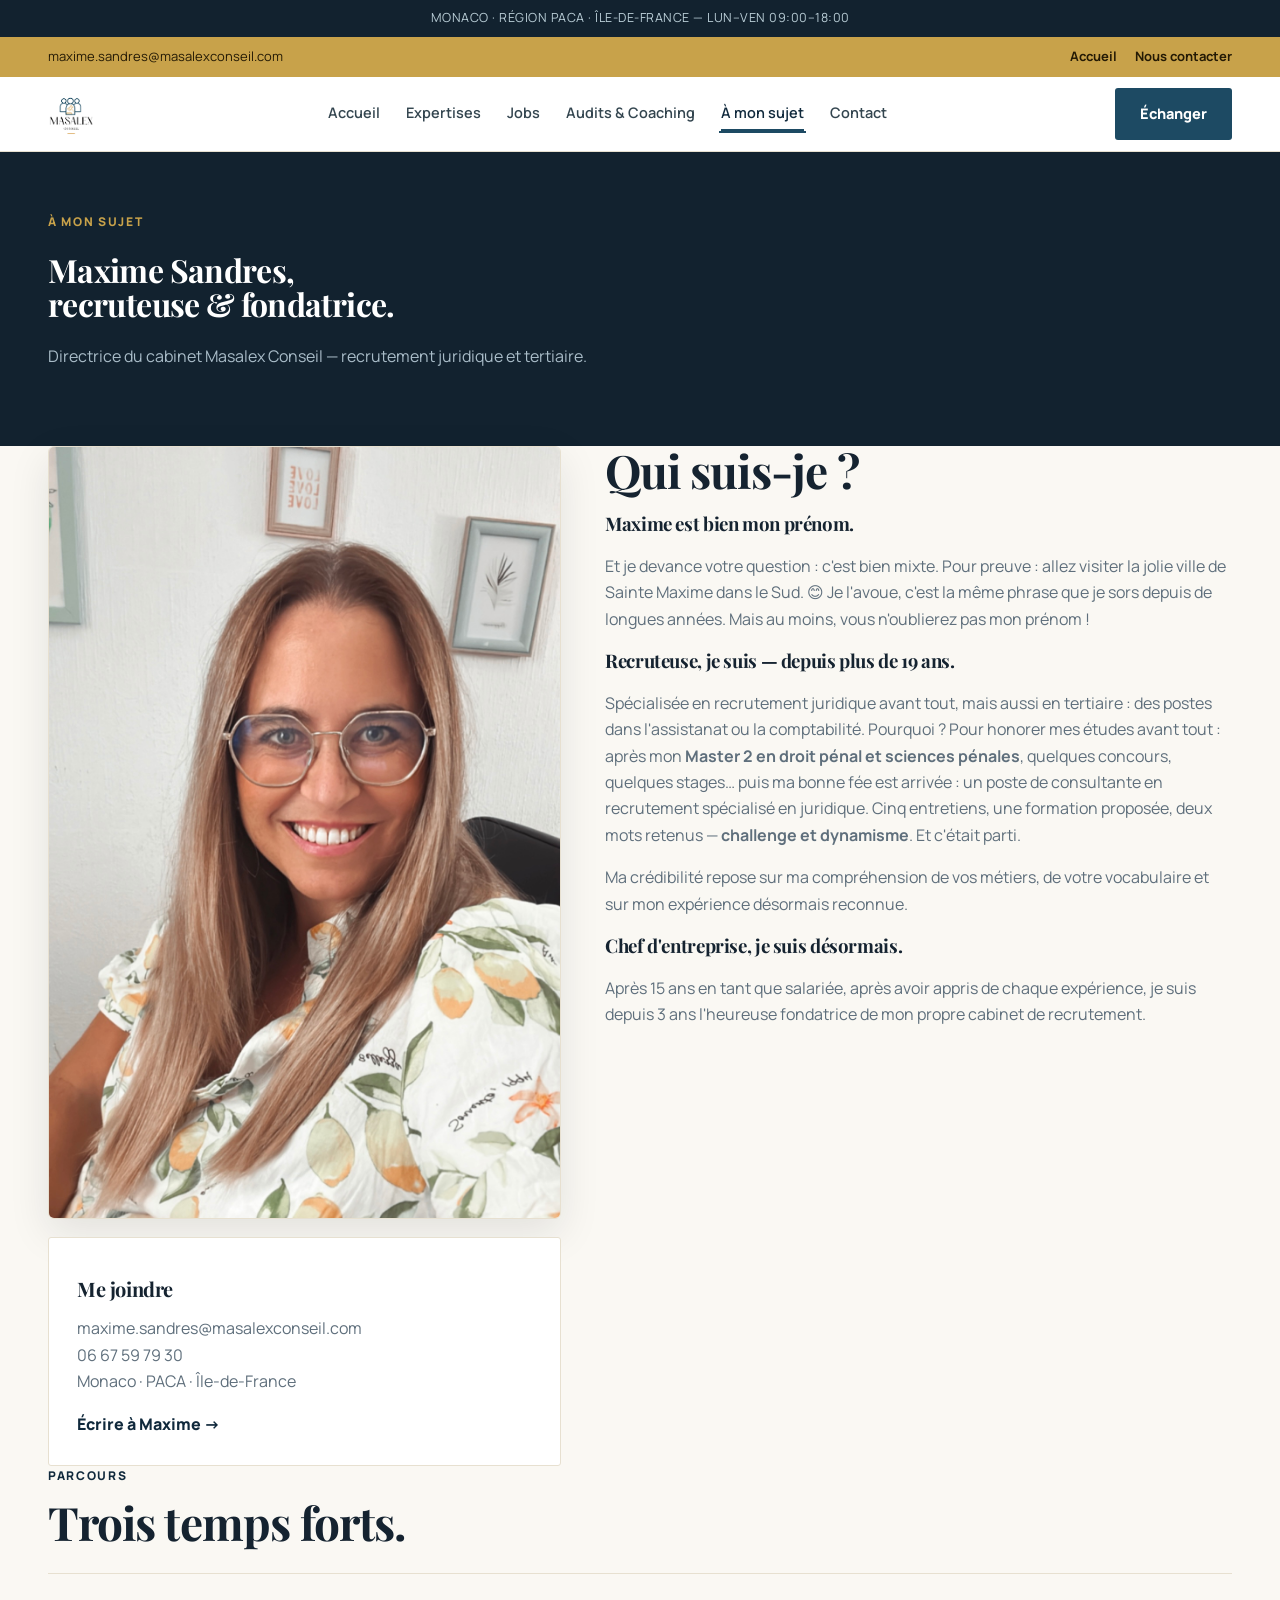
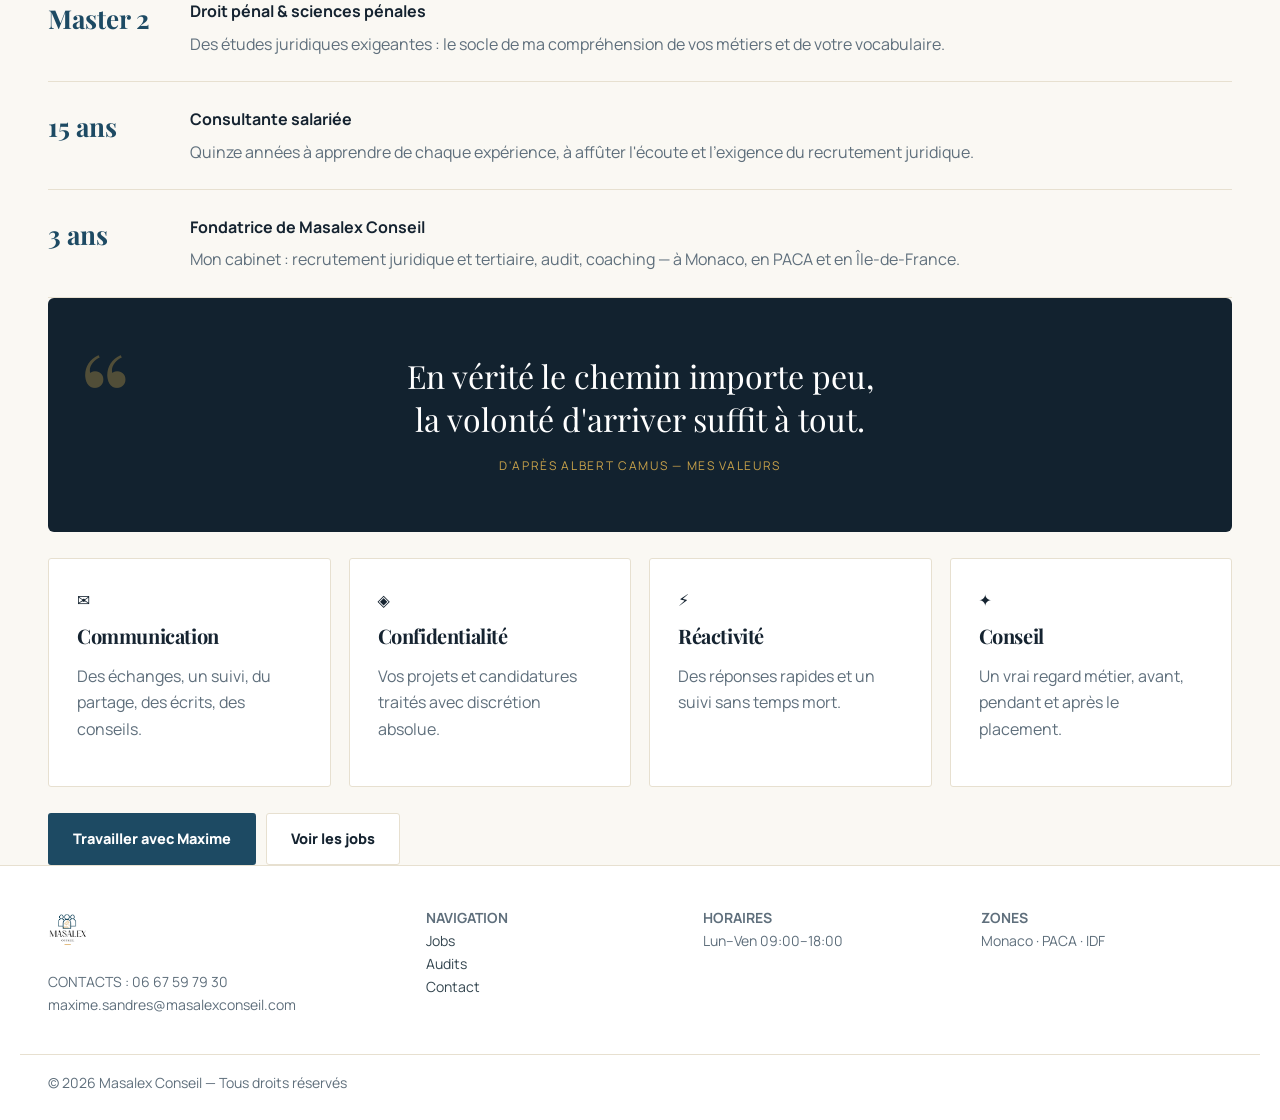
==== apropos.html @ d91d5a94 "checkpoint: site Masalex v7 (navy/dore, 6 pages, slider, QA 16/16) + commande clone-website" ====
<!doctype html><html lang="fr"><head><meta charset="utf-8"/><meta name="viewport" content="width=device-width, initial-scale=1"/>
<title>À mon sujet — Maxime Sandres | Masalex Conseil</title>
<meta name="description" content="Maxime Sandres, fondatrice de Masalex Conseil : 19 ans de recrutement juridique, Master 2 en droit pénal, basée à Nice, active à Monaco et en Île-de-France."/>
<link href="https://fonts.googleapis.com/css2?family=Playfair+Display:ital,wght@0,600;0,700;0,800;1,600;1,700&family=Manrope:wght@500;700;800&display=swap" rel="stylesheet"><link rel="stylesheet" href="styles.css"/>
<style>
.timeline{display:grid;gap:0;margin-top:26px}
.step{display:grid;grid-template-columns:120px 1fr;gap:22px;padding:24px 0;border-top:1px solid var(--line)}
.step:last-child{border-bottom:1px solid var(--line)}
.step b.y{font-family:var(--f);font-size:26px;color:var(--em)}
.quote{background:var(--navy);color:#fff;border-radius:6px;padding:56px 48px;text-align:center;position:relative;overflow:hidden}
.quote::before{content:"“";position:absolute;top:-10px;left:30px;font-family:var(--f);font-size:130px;color:var(--mint);opacity:.35}
.quote p{font-family:var(--f);font-size:clamp(22px,3vw,32px);line-height:1.35;max-width:26ch;margin:0 auto}
.quote small{display:block;margin-top:16px;color:var(--mint);letter-spacing:.14em;text-transform:uppercase;font-size:12px}
.portrait{border-radius:6px;overflow:hidden;border:1px solid var(--line);box-shadow:var(--sh)}
.portrait img{width:100%;display:block}
.vals{display:grid;grid-template-columns:repeat(4,1fr);gap:18px;margin-top:26px}
@media(max-width:980px){.vals{grid-template-columns:1fr 1fr}.step{grid-template-columns:1fr;gap:6px}}
</style></head>
<body>
<div id="progress"></div>
<div class="topbar">MONACO · RÉGION PACA · ÎLE-DE-FRANCE — LUN–VEN 09:00–18:00</div>
<div class="util"><div class="container"><span>maxime.sandres@masalexconseil.com</span><span><a href="index.html">Accueil</a><a href="contact.html">Nous contacter</a></span></div></div>
<header id="hd"><div class="container nav">
<a class="logo" href="index.html"><img src="images/logo.png" alt="Masalex Conseil" /></a>
<nav class="links"><a href="index.html">Accueil</a><a href="secteurs.html">Expertises</a><a href="offres.html">Jobs</a><a href="services.html">Audits & Coaching</a><a class="act" href="apropos.html">À mon sujet</a><a href="contact.html">Contact</a></nav>
<div style="display:flex;gap:10px;align-items:center"><a class="btn btn-p" href="contact.html">Échanger</a><button class="burger" id="bg">☰</button></div>
</div><div class="mob" id="mob"><a href="index.html">Accueil</a><a href="secteurs.html">Expertises</a><a href="offres.html">Jobs</a><a href="services.html">Audits & Coaching</a><a href="apropos.html">À mon sujet</a><a href="contact.html">Contact</a></div></header>

<div class="banner"><div class="container"><div class="kicker" style="color:var(--mint)">À mon sujet</div><h1>Maxime Sandres,<br/>recruteuse & fondatrice.</h1><p>Directrice du cabinet Masalex Conseil — recrutement juridique et tertiaire.</p></div></div>

<section><div class="container" style="display:grid;grid-template-columns:.9fr 1.1fr;gap:44px;align-items:start">
<div class="reveal on"><div class="portrait"><img src="images/maxime.jpg" alt="Maxime Sandres"/></div>
<div class="card" style="margin-top:18px"><h3>Me joindre</h3><p>maxime.sandres@masalexconseil.com<br/>06 67 59 79 30<br/>Monaco · PACA · Île-de-France</p><a href="contact.html">Écrire à Maxime →</a></div></div>
<div class="reveal on">
<h2 style="margin-top:0">Qui suis-je ?</h2>
<h3>Maxime est bien mon prénom.</h3>
<p style="color:var(--mut)">Et je devance votre question : c'est bien mixte. Pour preuve : allez visiter la jolie ville de Sainte Maxime dans le Sud. 😊 Je l'avoue, c'est la même phrase que je sors depuis de longues années. Mais au moins, vous n'oublierez pas mon prénom !</p>
<h3>Recruteuse, je suis — depuis plus de 19 ans.</h3>
<p style="color:var(--mut)">Spécialisée en recrutement juridique avant tout, mais aussi en tertiaire : des postes dans l'assistanat ou la comptabilité. Pourquoi ? Pour honorer mes études avant tout : après mon <b>Master 2 en droit pénal et sciences pénales</b>, quelques concours, quelques stages… puis ma bonne fée est arrivée : un poste de consultante en recrutement spécialisé en juridique. Cinq entretiens, une formation proposée, deux mots retenus — <b>challenge et dynamisme</b>. Et c'était parti.</p>
<p style="color:var(--mut)">Ma crédibilité repose sur ma compréhension de vos métiers, de votre vocabulaire et sur mon expérience désormais reconnue.</p>
<h3>Chef d'entreprise, je suis désormais.</h3>
<p style="color:var(--mut)">Après 15 ans en tant que salariée, après avoir appris de chaque expérience, je suis depuis 3 ans l'heureuse fondatrice de mon propre cabinet de recrutement.</p>
</div>
</div></section>

<section style="padding-top:0"><div class="container">
<div class="kicker reveal">Parcours</div><h2 class="reveal">Trois temps forts.</h2>
<div class="timeline reveal">
<div class="step"><b class="y">Master 2</b><div><b>Droit pénal & sciences pénales</b><p style="color:var(--mut);margin:6px 0 0">Des études juridiques exigeantes : le socle de ma compréhension de vos métiers et de votre vocabulaire.</p></div></div>
<div class="step"><b class="y">15 ans</b><div><b>Consultante salariée</b><p style="color:var(--mut);margin:6px 0 0">Quinze années à apprendre de chaque expérience, à affûter l'écoute et l'exigence du recrutement juridique.</p></div></div>
<div class="step"><b class="y">3 ans</b><div><b>Fondatrice de Masalex Conseil</b><p style="color:var(--mut);margin:6px 0 0">Mon cabinet : recrutement juridique et tertiaire, audit, coaching — à Monaco, en PACA et en Île-de-France.</p></div></div>
</div>
</div></section>

<section style="padding-top:0"><div class="container">
<div class="quote reveal"><p>En vérité le chemin importe peu, la volonté d'arriver suffit à tout.</p><small>D'après Albert Camus — mes valeurs</small></div>
<div class="vals">
<div class="card reveal"><div class="ic">✉</div><h3>Communication</h3><p>Des échanges, un suivi, du partage, des écrits, des conseils.</p></div>
<div class="card reveal"><div class="ic">◈</div><h3>Confidentialité</h3><p>Vos projets et candidatures traités avec discrétion absolue.</p></div>
<div class="card reveal"><div class="ic">⚡</div><h3>Réactivité</h3><p>Des réponses rapides et un suivi sans temps mort.</p></div>
<div class="card reveal"><div class="ic">✦</div><h3>Conseil</h3><p>Un vrai regard métier, avant, pendant et après le placement.</p></div>
</div>
<div style="margin-top:26px;display:flex;gap:10px;flex-wrap:wrap"><a class="btn btn-p" href="contact.html">Travailler avec Maxime</a><a class="btn btn-g" href="offres.html">Voir les jobs</a></div>
</div></section>

<footer><div class="container fgrid">
<div><a class="logo" href="index.html"><img src="images/logo.png" alt="Masalex Conseil" style="height:44px"/></a><p>CONTACTS : 06 67 59 79 30<br/>maxime.sandres@masalexconseil.com</p></div>
<div><b>NAVIGATION</b><br/><a href="offres.html">Jobs</a><br/><a href="services.html">Audits</a><br/><a href="contact.html">Contact</a></div>
<div><b>HORAIRES</b><br/>Lun–Ven 09:00–18:00</div>
<div><b>ZONES</b><br/>Monaco · PACA · IDF</div>
</div><div class="container" style="margin-top:24px;border-top:1px solid var(--line);padding-top:16px">© 2026 Masalex Conseil — Tous droits réservés</div></footer>
<button id="top" aria-label="Haut de page">↑</button>
<script src="site.js"></script>
</body></html>
---- styles.css ----
/* maxime.talents v5 — soft premium, rectangular. Original content only. Photos: temp Unsplash stand-ins, replace with Maxime. */
:root{--bg:#faf8f3;--card:#fff;--ink:#152330;--mut:#5f6f7c;--line:#e7e0d0;--em:#1d4a63;--emd:#10293c;--mint:#c8a24a;--mintbg:#f4ecd9;--navy:#12222f;--r:3px;--sh:0 14px 40px rgba(18,30,40,.10);--f:"Playfair Display",Georgia,"Times New Roman",serif;--fm:"Manrope",Inter,system-ui,sans-serif}
*{box-sizing:border-box}html{scroll-behavior:smooth}section{scroll-margin-top:90px}:focus-visible{outline:3px solid var(--em);outline-offset:2px}
body{margin:0;font-family:var(--fm);color:var(--ink);background:var(--bg);line-height:1.65;-webkit-font-smoothing:antialiased}
h1,h2,h3{font-family:var(--f);line-height:1.08;letter-spacing:-.02em}
.container{max-width:1240px;margin:0 auto;padding:0 28px}
/* progressive reveal: visible by default, hidden only when JS runs */
html.js .reveal{opacity:0;transform:translateY(24px);transition:.7s cubic-bezier(.2,.7,.2,1)}
html.js .reveal.on{opacity:1;transform:none}
.topbar{background:var(--navy);color:#b9cdd6;font-size:12.5px;padding:8px 0;text-align:center;letter-spacing:.04em}
.util{background:#c8a24a;color:#241a05;font-size:13px}
.util .container{display:flex;justify-content:space-between;align-items:center;height:40px}
.util a{color:#241a05;text-decoration:none;font-weight:700;margin-left:18px}
header{position:sticky;top:0;z-index:50;background:rgba(255,255,255,.95);backdrop-filter:blur(12px);border-bottom:1px solid var(--line)}
header.scrolled{box-shadow:0 10px 28px rgba(0,0,0,.08)}
.nav{display:flex;align-items:center;justify-content:space-between;height:74px;gap:18px}
.logo{font-family:var(--f);font-weight:800;font-size:26px;letter-spacing:-.02em;text-decoration:none;color:var(--ink);display:inline-flex;align-items:center;gap:10px}
.logo img{height:52px;width:auto;display:block}
.logo i{font-style:normal;color:var(--em)}
.links{display:flex;gap:22px;font-size:14.5px;font-weight:600}
.links a{text-decoration:none;color:#33454f;padding:6px 2px;border-bottom:2px solid transparent}
.links a:hover,.links a.act{color:var(--emd);border-color:var(--em)}
.btn{display:inline-flex;align-items:center;justify-content:center;padding:13px 24px;border-radius:var(--r);font-weight:800;text-decoration:none;border:1px solid transparent;cursor:pointer;font-size:14.5px;transition:.18s}
.btn-p{background:var(--em);color:#fff}.btn-p:hover{background:var(--emd)}
.btn-d{background:var(--navy);color:#fff}.btn-g{background:#fff;border-color:var(--line);color:var(--ink)}.btn-g:hover{border-color:var(--ink)}
.burger{display:none;background:#fff;border:1px solid var(--line);border-radius:var(--r);padding:9px 12px;font-size:18px;cursor:pointer}
.mob{display:none;border-top:1px solid var(--line);background:#fff;padding:6px 28px 16px}.mob.open{display:block}.mob a{display:block;padding:12px 0;font-weight:700;text-decoration:none;color:var(--ink);border-bottom:1px solid var(--line)}
/* hero full-bleed photo */
.hero{position:relative;color:#fff;background:var(--navy);overflow:hidden}
.hero-bg{position:absolute;inset:0;background:url('https://images.unsplash.com/photo-1522071820081-009f0129c71c?auto=format&fit=crop&w=2000&q=70') center/cover no-repeat;filter:saturate(.85)}
.hero-veil{position:absolute;inset:0;background:linear-gradient(180deg,rgba(10,18,24,.55),rgba(10,18,24,.62))}
.hero-in{position:relative;padding:110px 0 100px;text-align:center}
.hero-in h1{font-size:clamp(48px,7.5vw,104px);color:#fff;margin:0;font-weight:800}
.hero-in h1 span{color:var(--mint)}
.search{max-width:640px;margin:30px auto 0;background:#fff;border-radius:var(--r);padding:8px;display:flex;gap:8px}
.search input{flex:1;border:0;padding:14px 16px;font:inherit;outline:none;min-width:0;color:var(--ink)}
.photo-note{position:relative;text-align:center;font-size:12px;color:rgba(255,255,255,.75);padding-bottom:14px}
/* intro */
.intro{background:#fff;border-bottom:1px solid var(--line)}
.intro-grid{display:grid;grid-template-columns:.9fr 1.1fr;gap:44px;padding:64px 0}
.intro-grid .btn{margin-top:6px}
.kicker{color:var(--emd);font-weight:800;text-transform:uppercase;letter-spacing:.14em;font-size:12px}
h2{font-size:clamp(30px,3.6vw,46px);margin:12px 0}
.sous{color:var(--mut);font-size:17px}
/* sectors */
.sectors{background:#fff}
.sec-grid{display:grid;grid-template-columns:.9fr 1.1fr;gap:44px;padding:64px 0;align-items:start}
.sec-list{list-style:none;margin:22px 0 0;padding:0}
.sec-list li{padding:11px 0;border-bottom:1px solid var(--line);font-weight:600;color:#33454f}
.sec-list li:first-child{color:var(--emd);font-weight:800}
.sec-img{border-radius:var(--r);overflow:hidden;border:1px solid var(--line)}
.sec-img img{width:100%;height:100%;object-fit:cover;display:block;filter:grayscale(35%) contrast(1.02);aspect-ratio:4/3}
/* roles mint band */
.band{background:var(--mintbg);border-top:1px solid #9fd3b8;border-bottom:1px solid #9fd3b8}
.band-in{padding:60px 0}
.band-head{display:flex;justify-content:space-between;align-items:center;gap:16px}
.roles{display:grid;grid-template-columns:repeat(3,1fr);gap:18px;margin-top:26px}
.role{background:#eef7f1;border:1px solid #8fc7a8;border-radius:var(--r);padding:26px;display:flex;flex-direction:column;gap:10px;transition:.18s}
.role:hover{background:#fff;box-shadow:var(--sh);transform:translateY(-3px)}
.role small{color:var(--emd);font-weight:800;text-transform:uppercase;letter-spacing:.08em;font-size:12px}
.role h3{margin:0;font-size:20px}.role p{color:#45605a;font-size:14.5px;margin:0}
.role .meta{margin-top:auto;display:flex;justify-content:space-between;align-items:center;color:#45605a;font-size:13px;font-weight:700}
/* services split */
.svc{background:#fff}.svc-grid{display:grid;grid-template-columns:1fr 1fr 1fr;gap:40px;padding:64px 0;align-items:center}
.svc-list{list-style:none;margin:20px 0 0;padding:0}.svc-list li{padding:10px 0;border-bottom:1px solid var(--line);color:#33454f}.svc-list li b{color:var(--emd)}
.feat{background:var(--mintbg);border:1px solid #9fd3b8;border-radius:var(--r);padding:30px}
.feat h3{margin:0 0 8px;font-size:24px}.feat p{color:#2f4a41}
.svc-img{border-radius:var(--r);overflow:hidden;border:1px solid var(--line)}.svc-img img{width:100%;display:block;aspect-ratio:3/3.4;object-fit:cover}
/* stats */
.stats{background:#fff;border-top:1px solid var(--line)}.stat-grid{display:grid;grid-template-columns:repeat(4,1fr);gap:26px;padding:56px 0}
.stat{position:relative;padding-left:22px}.stat::before{content:"+";position:absolute;left:-4px;top:-14px;font-size:30px;color:var(--em);font-weight:300}
.stat:first-child::before{content:""}.stat b{font-size:19px;display:block}.stat p{color:var(--mut);font-size:14.5px;margin:8px 0 0}.stat .n{font-family:var(--f);font-size:20px;font-weight:800}
/* testimonials */
.testi{background:#fff;border-top:1px solid var(--line)}.t-grid{display:grid;grid-template-columns:.8fr 1.1fr 1.1fr;gap:36px;padding:60px 0;align-items:start}
.t-card{border-top:2px solid var(--em);padding-top:18px;font-size:15.5px}
.t-card small{color:var(--mut)}
/* faq dark */
.faqband{background:var(--navy);color:#dbe7e2}.faq-in{padding:64px 0;display:grid;grid-template-columns:.9fr 1.1fr;gap:40px}
.faqband details{background:transparent;border:1px solid #2b3d4b;border-radius:var(--r);padding:18px 20px;margin-bottom:10px;color:#dbe7e2}
.faqband summary{cursor:pointer;font-weight:700}
/* contact mint */
.contactband{background:var(--mintbg);border-top:1px solid #9fd3b8}
.c-grid{display:grid;grid-template-columns:repeat(3,1fr);gap:0;padding:60px 0}
.c-cell{padding:0 34px;border-left:1px solid #8fc7a8}.c-cell:first-child{border:0;padding-left:0}
.c-cell h3{font-size:23px;margin:0 0 8px}.c-cell p{color:#2f4a41;font-size:15px}
/* contact page card */
.contact{background:#fff;border:1px solid var(--line);border-radius:6px;box-shadow:var(--sh);padding:44px;display:grid;grid-template-columns:1fr 1fr;gap:36px}
input,textarea,select{width:100%;padding:13px 15px;border-radius:var(--r);border:1px solid var(--line);font:inherit;margin-top:8px;background:#fff}input:focus,textarea:focus{border-color:var(--em);outline:none}
.grid3{display:grid;grid-template-columns:repeat(3,1fr);gap:18px}
.card{background:#fff;border:1px solid var(--line);border-radius:var(--r);padding:28px;transition:.18s}
.card:hover{box-shadow:var(--sh);transform:translateY(-3px)}
.card h3{margin:12px 0 6px;font-size:20px}.card p{color:var(--mut)}
.tag{font-size:12px;font-weight:800;color:var(--emd);text-transform:uppercase;letter-spacing:.08em}
.pills{display:flex;gap:10px;flex-wrap:wrap;margin-top:24px}.pill{border:1px solid var(--line);background:#fff;padding:10px 16px;border-radius:999px;font-weight:700;font-size:13.5px;cursor:pointer}.pill.act{background:var(--navy);color:#fff;border-color:var(--navy)}
.scard{margin-top:18px;background:#fff;border:1px solid var(--line);border-radius:6px;padding:34px;display:grid;grid-template-columns:1.15fr .85fr;gap:28px;align-items:center;box-shadow:var(--sh)}
.svis{background:var(--mintbg);border:1px solid #9fd3b8;min-height:230px;display:flex;align-items:center;justify-content:center;color:var(--emd);font-weight:800;border-radius:var(--r)}
.tview{overflow:hidden;max-width:880px}.ttrack{display:flex;gap:0;transition:transform .5s cubic-bezier(.2,.7,.2,1)}.card-t{min-width:100%;background:#fff;border:1px solid var(--line);border-top:3px solid var(--em);border-radius:var(--r);padding:44px 48px}
.card-t p{font-family:var(--f);font-style:italic;font-size:clamp(20px,2.4vw,27px);line-height:1.45;margin:0}
.tnav{display:flex;gap:10px;margin-top:18px;align-items:center}.tbtn{width:48px;height:48px;border:1px solid var(--line);background:#fff;font-size:20px;cursor:pointer;border-radius:var(--r)}.tbtn:hover{background:var(--navy);color:#fff}
.banner{background:var(--navy);color:#fff;padding:60px 0}.banner p{color:#a9bcc8;max-width:70ch}
footer{background:#fff;border-top:1px solid var(--line);padding:40px 0 26px;color:var(--mut);font-size:14px}
.fgrid{display:grid;grid-template-columns:1.4fr 1fr 1fr 1fr;gap:26px}footer a{color:#33454f;text-decoration:none}footer a:hover{color:var(--emd)}
@keyframes up{from{opacity:0;transform:translateY(28px)}to{opacity:1;transform:none}}
.fadeup{animation:up .8s cubic-bezier(.2,.7,.2,1) both}
.marquee{overflow:hidden;background:#fff;border-bottom:1px solid var(--line);padding:11px 0}
.mtrack{display:flex;white-space:nowrap;animation:slide 26s linear infinite;font-weight:800;color:#7d938a;font-size:13px;letter-spacing:.06em;text-transform:uppercase}
.mtrack span{margin:0 26px}@keyframes slide{to{transform:translateX(-50%)}}
@media(max-width:980px){.util{font-size:12px}.util .container{height:auto;min-height:40px;flex-wrap:wrap;row-gap:2px;padding-top:6px;padding-bottom:6px}.intro-grid,.sec-grid,.svc-grid,.faq-in,.contact{grid-template-columns:1fr}.roles,.grid3,.c-grid,.stat-grid{grid-template-columns:1fr}.c-cell{border:0;padding:18px 0;border-top:1px solid #8fc7a8}.c-cell:first-child{border:0}.links{display:none}.burger{display:block}.card-t{min-width:100%}.hero-in{padding:80px 0 70px}.fgrid{grid-template-columns:1fr 1fr}}
/* ---- Hover & micro-interactions (v6) ---- */
@media (hover:hover){
.links a{position:relative;transition:color .2s}
.links a::after{content:"";position:absolute;left:2px;right:2px;bottom:0;height:2px;background:var(--em);transform:scaleX(0);transform-origin:left;transition:transform .25s}
.links a:hover::after,.links a.act::after{transform:scaleX(1)}
.btn-p:hover{transform:translateY(-2px);box-shadow:0 10px 22px rgba(14,164,122,.35)}
.btn-d:hover{transform:translateY(-2px);box-shadow:0 10px 22px rgba(19,30,39,.35)}
.btn-g:hover{transform:translateY(-2px);border-color:var(--ink)}
.card{transition:transform .2s,box-shadow .2s,border-color .2s}
.card:hover{border-color:var(--em)}
.card a{display:inline-block;transition:gap .2s,color .15s;color:var(--emd);font-weight:800;text-decoration:none}
.card a:hover{color:var(--em)}
.role:hover h3{color:var(--emd)}
.role a{color:var(--emd);font-weight:800;text-decoration:none;display:inline-block}
.role a:hover{color:var(--em)}
.sec-img img,.svc-img img{transition:transform .6s cubic-bezier(.2,.7,.2,1),filter .4s}
.sec-img:hover img,.svc-img:hover img{transform:scale(1.045);filter:grayscale(0)}
.sec-list li{transition:padding-left .2s,color .2s;cursor:default}
.sec-list li:hover{padding-left:10px;color:var(--emd)}
.svc-list li{transition:padding-left .2s}
.svc-list li:hover{padding-left:8px}
.pill{transition:.18s}.pill:hover{border-color:var(--ink);transform:translateY(-1px)}
.tbtn{transition:.18s}.tbtn:hover{transform:translateY(-2px)}
.search{transition:box-shadow .2s}.search:focus-within{box-shadow:0 0 0 3px var(--mint)}
.mtrack:hover{animation-play-state:paused}
details summary{transition:color .15s}details summary:hover{color:var(--em)}
footer a{transition:color .15s,padding-left .15s}footer a:hover{padding-left:4px}
.feat{transition:transform .2s,box-shadow .2s}.feat:hover{transform:translateY(-3px);box-shadow:var(--sh)}
.t-card{transition:transform .2s,box-shadow .2s}.t-card:hover{transform:translateY(-3px);box-shadow:var(--sh)}
.stat{transition:transform .2s}.stat:hover{transform:translateY(-3px)}
}
#top{position:fixed;right:22px;bottom:22px;width:52px;height:52px;border-radius:var(--r);background:var(--navy);color:#fff;border:1px solid var(--navy);font-size:20px;cursor:pointer;opacity:0;pointer-events:none;transition:.25s;z-index:60}
#top.show{opacity:1;pointer-events:auto}
#top:hover{background:var(--em);border-color:var(--em)}
@media (prefers-reduced-motion:reduce){*{animation:none!important;transition:none!important;scroll-behavior:auto!important}}
/* ---- v7 premium motion & editorial ---- */
#progress{position:fixed;top:0;left:0;height:3px;width:0;background:linear-gradient(90deg,var(--em),var(--mint));z-index:80}
.hero-bg{animation:kenburns 24s ease-in-out infinite alternate}
@keyframes kenburns{from{transform:scale(1)}to{transform:scale(1.08)}}
.hero-in>*{animation:up .9s cubic-bezier(.2,.7,.2,1) both}
.hero-in>*:nth-child(2){animation-delay:.12s}.hero-in>*:nth-child(3){animation-delay:.24s}
.scrollcue{position:relative;margin:34px auto 0;width:26px;height:44px;border:2px solid rgba(255,255,255,.7);border-radius:14px}
.scrollcue::after{content:"";position:absolute;left:50%;top:8px;width:4px;height:9px;margin-left:-2px;border-radius:3px;background:var(--mint);animation:cue 1.8s ease-in-out infinite}
@keyframes cue{0%{transform:translateY(0);opacity:1}70%{transform:translateY(14px);opacity:0}100%{opacity:0}}
.hero h1 em,.hero h1 span{font-style:italic}
details[open]>*:not(summary){animation:fadeSlide .35s ease both}
@keyframes fadeSlide{from{opacity:0;transform:translateY(-6px)}to{opacity:1;transform:none}}
.dots{display:flex;gap:8px;margin-top:16px}
.dot2{width:34px;height:4px;background:var(--line);border:0;cursor:pointer;padding:0}
.dot2.act{background:var(--em)}
.form-ok{background:#eef7ef;border:1px solid var(--em);border-radius:var(--r);padding:26px;text-align:center;animation:fadeSlide .4s ease both}
.form-ok b{font-family:var(--f);font-size:22px}
.secnum{display:flex;align-items:center;gap:14px}
.secnum::after{content:"";flex:1;height:1px;background:var(--line)}
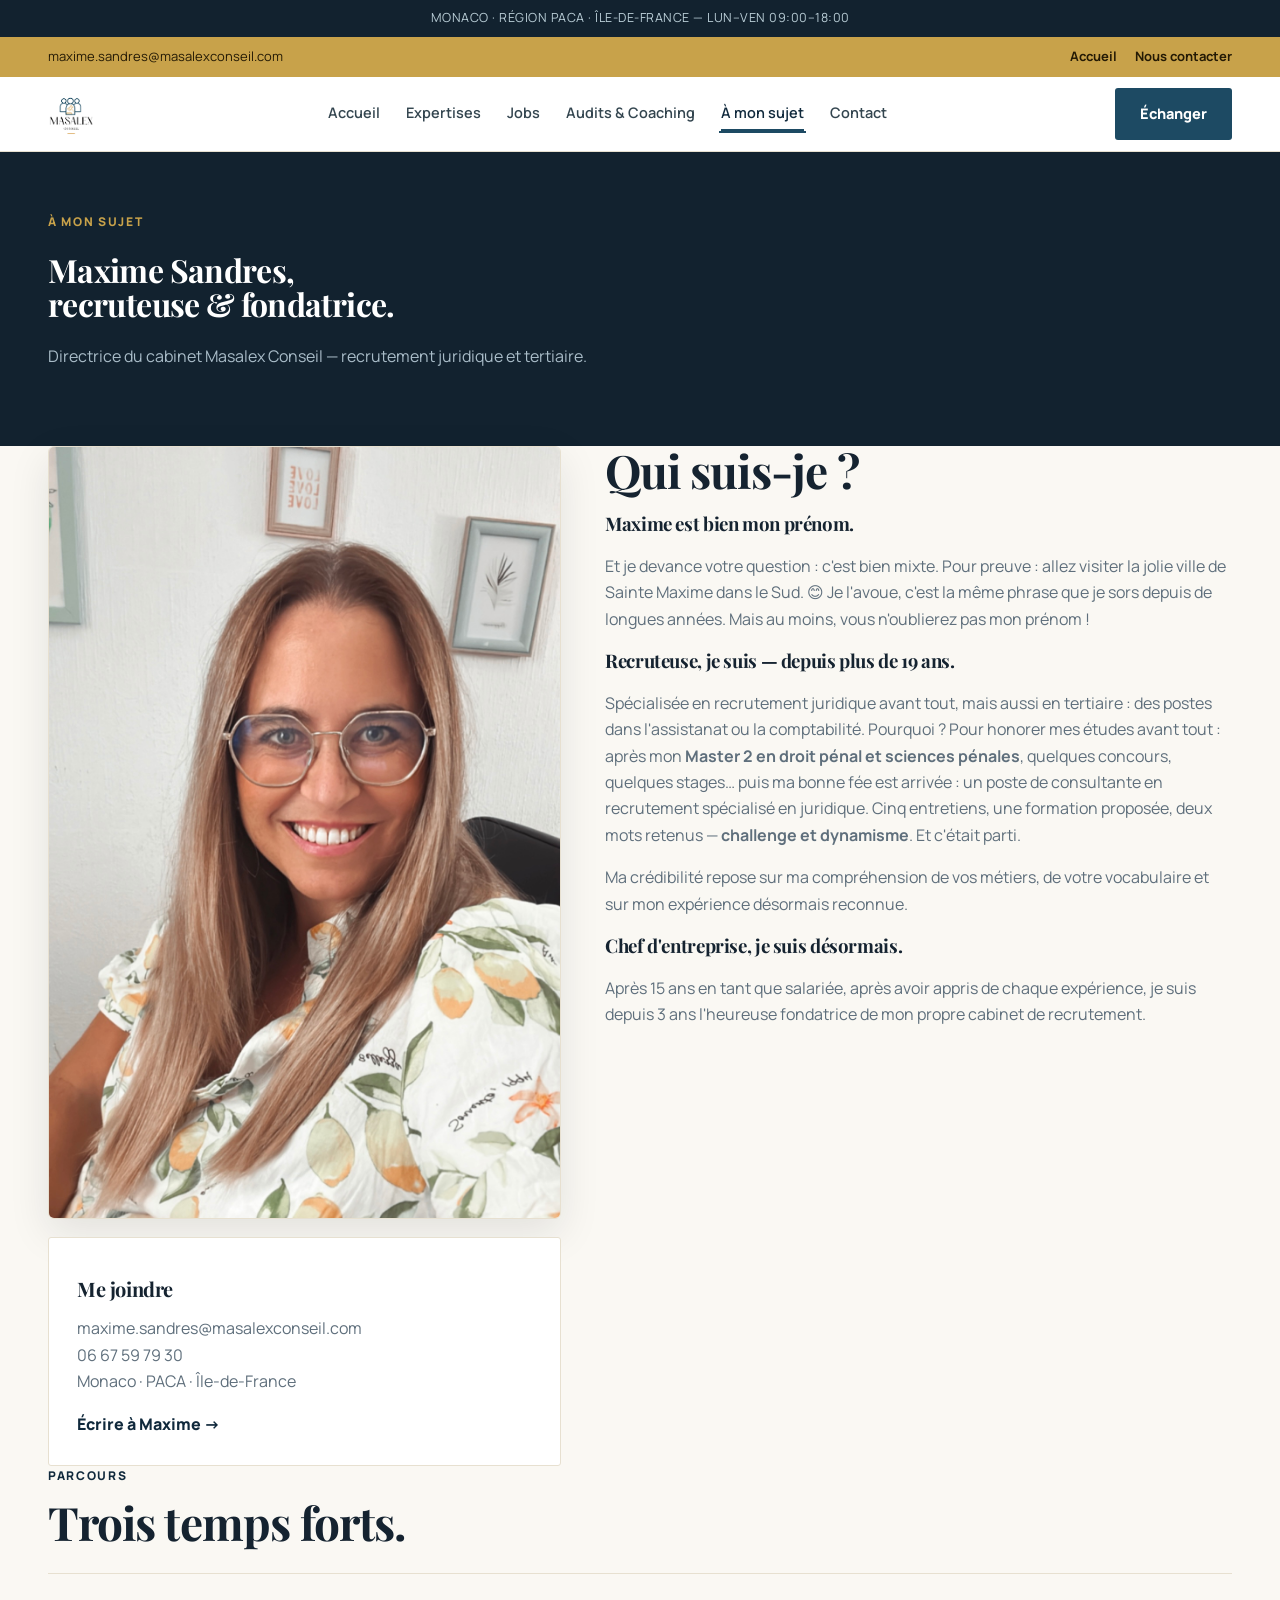
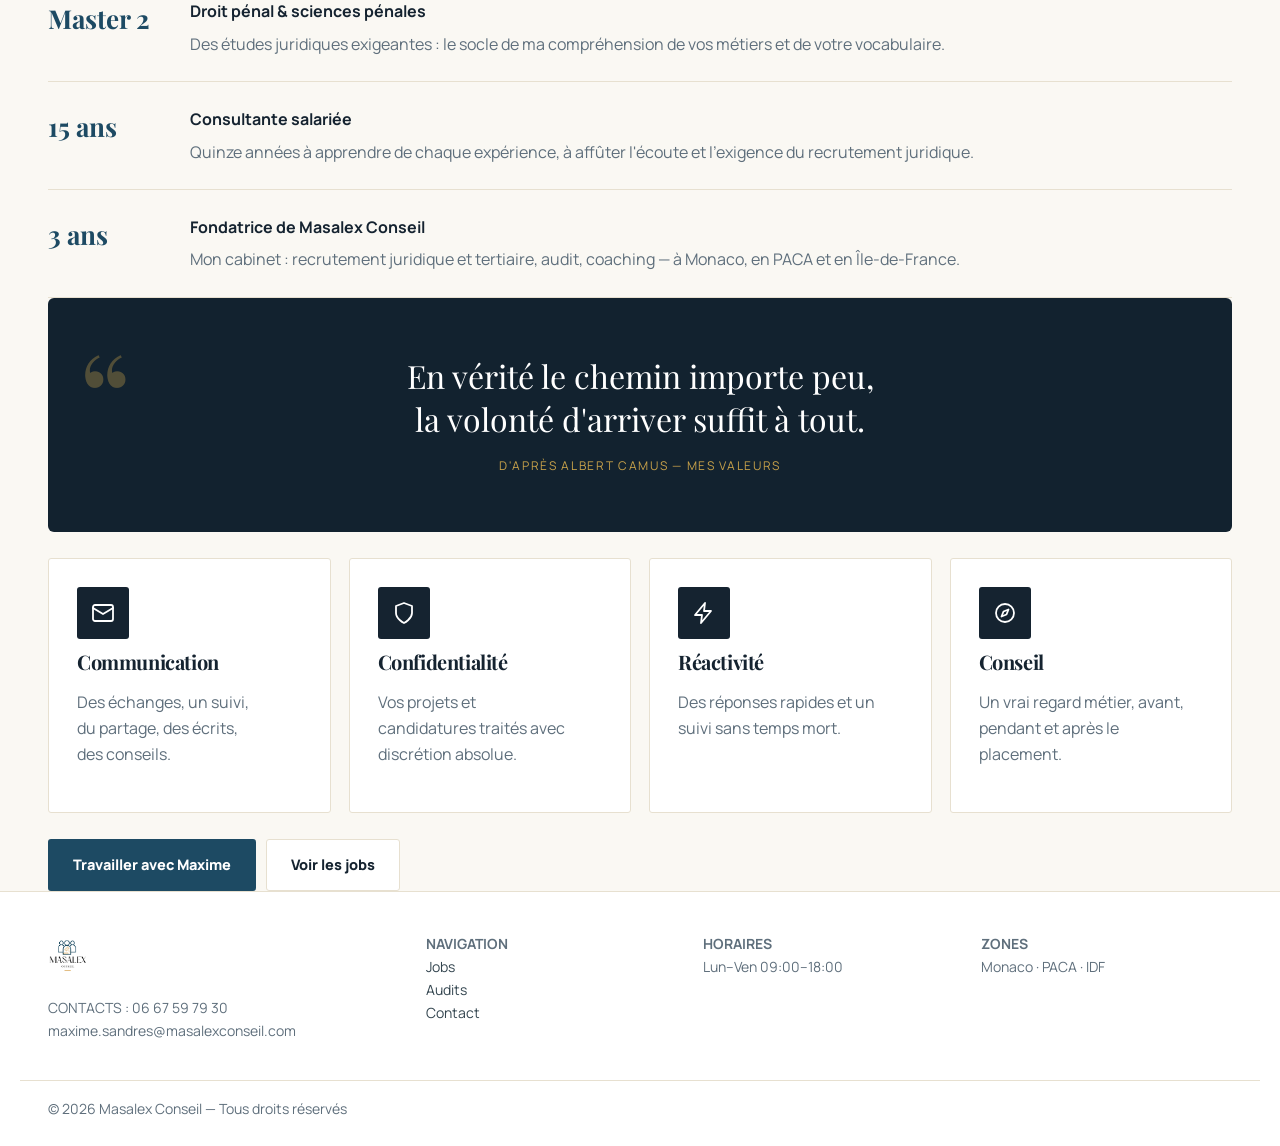
==== commit 028ab9da: "skill web-design-engineer: icones SVG fines, etats :active, text-wrap, mention exemples" ====
--- a/apropos.html
+++ b/apropos.html
@@ -55,10 +55,10 @@
 <section style="padding-top:0"><div class="container">
 <div class="quote reveal"><p>En vérité le chemin importe peu, la volonté d'arriver suffit à tout.</p><small>D'après Albert Camus — mes valeurs</small></div>
 <div class="vals">
-<div class="card reveal"><div class="ic">✉</div><h3>Communication</h3><p>Des échanges, un suivi, du partage, des écrits, des conseils.</p></div>
-<div class="card reveal"><div class="ic">◈</div><h3>Confidentialité</h3><p>Vos projets et candidatures traités avec discrétion absolue.</p></div>
-<div class="card reveal"><div class="ic">⚡</div><h3>Réactivité</h3><p>Des réponses rapides et un suivi sans temps mort.</p></div>
-<div class="card reveal"><div class="ic">✦</div><h3>Conseil</h3><p>Un vrai regard métier, avant, pendant et après le placement.</p></div>
+<div class="card reveal"><div class="ic"><svg viewBox="0 0 24 24" fill="none" stroke="currentColor" stroke-width="1.8" stroke-linecap="round" stroke-linejoin="round"><rect x="2" y="4" width="20" height="16" rx="2"/><path d="M22 7l-10 6L2 7"/></svg></div><h3>Communication</h3><p>Des échanges, un suivi, du partage, des écrits, des conseils.</p></div>
+<div class="card reveal"><div class="ic"><svg viewBox="0 0 24 24" fill="none" stroke="currentColor" stroke-width="1.8" stroke-linecap="round" stroke-linejoin="round"><path d="M12 22s8-4 8-10V5l-8-3-8 3v7c0 6 8 10 8 10z"/></svg></div><h3>Confidentialité</h3><p>Vos projets et candidatures traités avec discrétion absolue.</p></div>
+<div class="card reveal"><div class="ic"><svg viewBox="0 0 24 24" fill="none" stroke="currentColor" stroke-width="1.8" stroke-linecap="round" stroke-linejoin="round"><path d="M13 2L3 14h7l-1 8 10-12h-7l1-8z"/></svg></div><h3>Réactivité</h3><p>Des réponses rapides et un suivi sans temps mort.</p></div>
+<div class="card reveal"><div class="ic"><svg viewBox="0 0 24 24" fill="none" stroke="currentColor" stroke-width="1.8" stroke-linecap="round" stroke-linejoin="round"><circle cx="12" cy="12" r="9"/><path d="M15.5 8.5l-2 5-5 2 2-5z"/></svg></div><h3>Conseil</h3><p>Un vrai regard métier, avant, pendant et après le placement.</p></div>
 </div>
 <div style="margin-top:26px;display:flex;gap:10px;flex-wrap:wrap"><a class="btn btn-p" href="contact.html">Travailler avec Maxime</a><a class="btn btn-g" href="offres.html">Voir les jobs</a></div>
 </div></section>
--- a/styles.css
+++ b/styles.css
@@ -8,7 +8,7 @@
 html.js .reveal{opacity:0;transform:translateY(24px);transition:.7s cubic-bezier(.2,.7,.2,1)}
 html.js .reveal.on{opacity:1;transform:none}
 .topbar{background:var(--navy);color:#b9cdd6;font-size:12.5px;padding:8px 0;text-align:center;letter-spacing:.04em}
-.util{background:#c8a24a;color:#241a05;font-size:13px}
+.util{background:var(--mint);color:#241a05;font-size:13px}
 .util .container{display:flex;justify-content:space-between;align-items:center;height:40px}
 .util a{color:#241a05;text-decoration:none;font-weight:700;margin-left:18px}
 header{position:sticky;top:0;z-index:50;background:rgba(255,255,255,.95);backdrop-filter:blur(12px);border-bottom:1px solid var(--line)}
@@ -159,4 +159,11 @@
 .form-ok{background:#eef7ef;border:1px solid var(--em);border-radius:var(--r);padding:26px;text-align:center;animation:fadeSlide .4s ease both}
 .form-ok b{font-family:var(--f);font-size:22px}
 .secnum{display:flex;align-items:center;gap:14px}
-.secnum::after{content:"";flex:1;height:1px;background:var(--line)}+.secnum::after{content:"";flex:1;height:1px;background:var(--line)}
+.ic{display:flex;align-items:center;justify-content:center;width:52px;height:52px;background:var(--ink);color:#fff;border-radius:var(--r)}
+.ic svg{width:24px;height:24px;display:block}
+h1,h2{text-wrap:balance}
+p,.role p,.card p{text-wrap:pretty}
+.btn:active{transform:translateY(1px) scale(.99)}
+.tbtn:active{transform:scale(.94)}
+.pill:active{transform:scale(.96)}
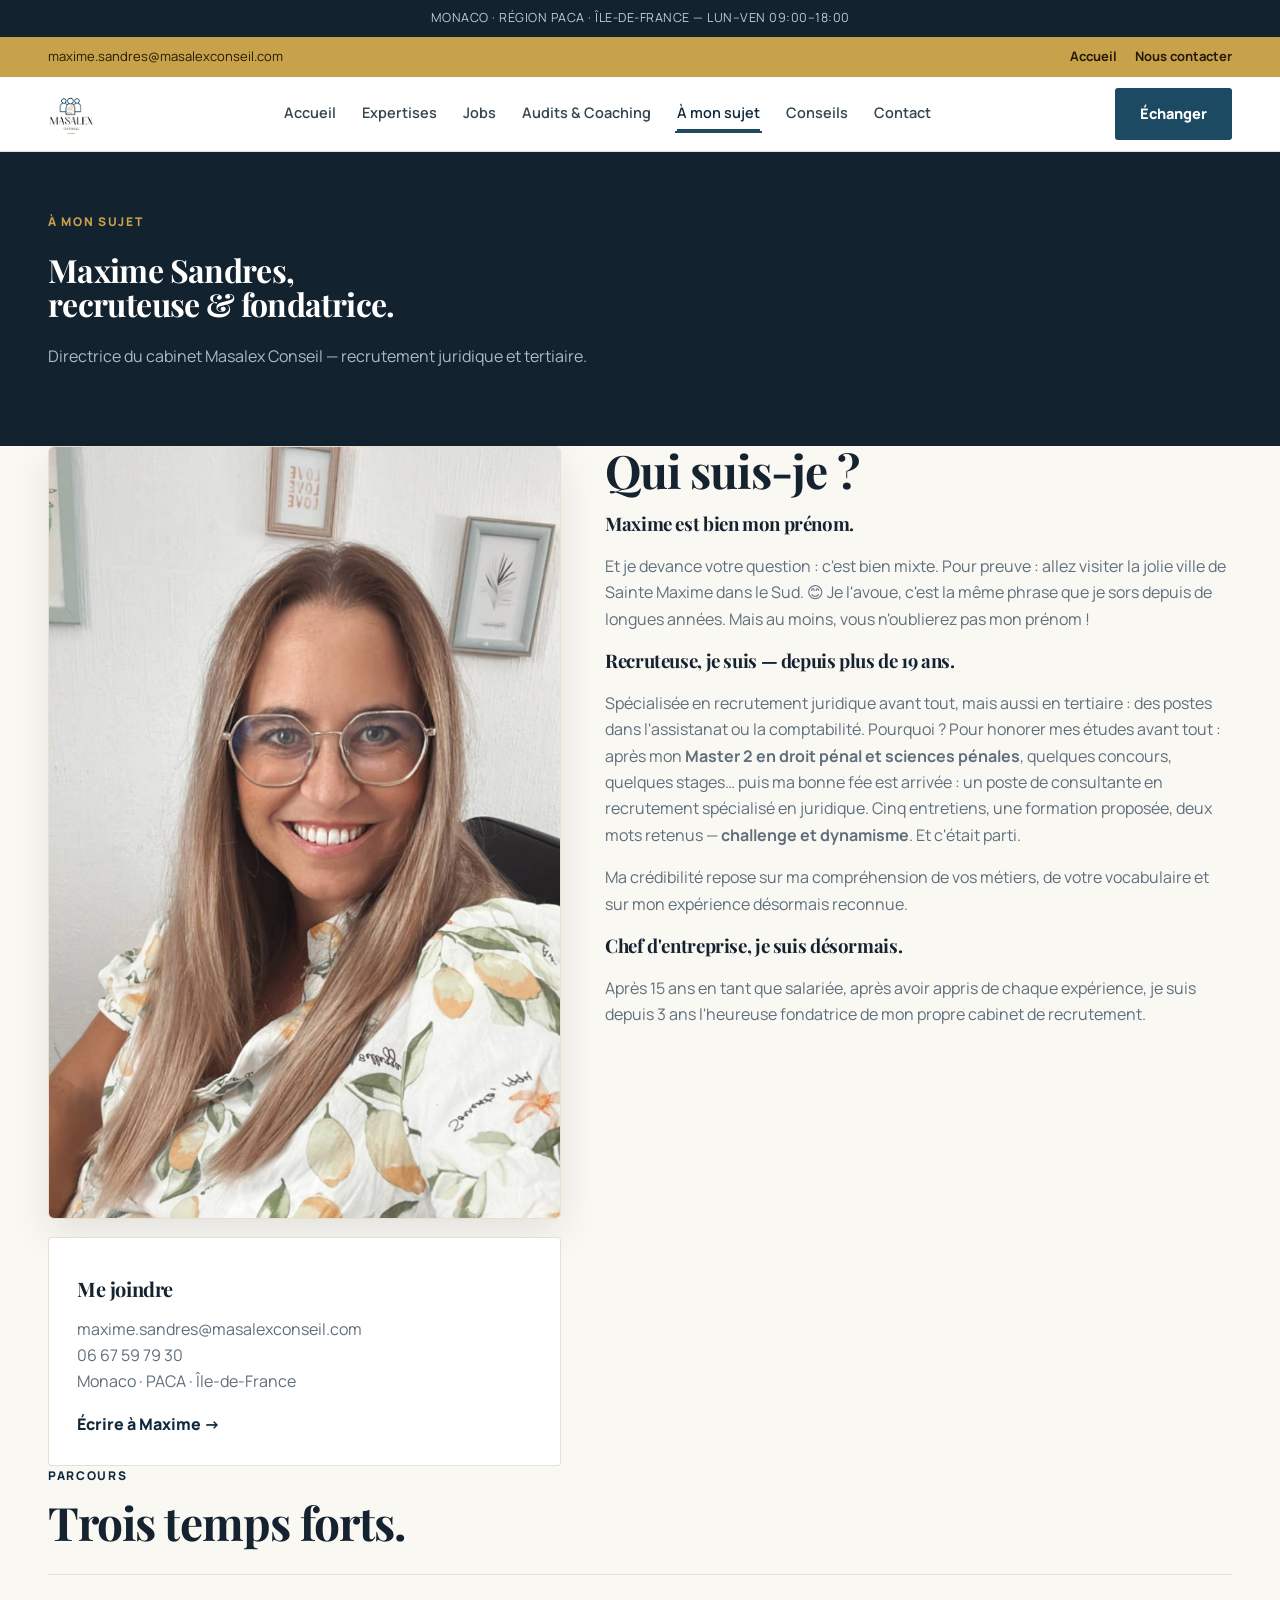
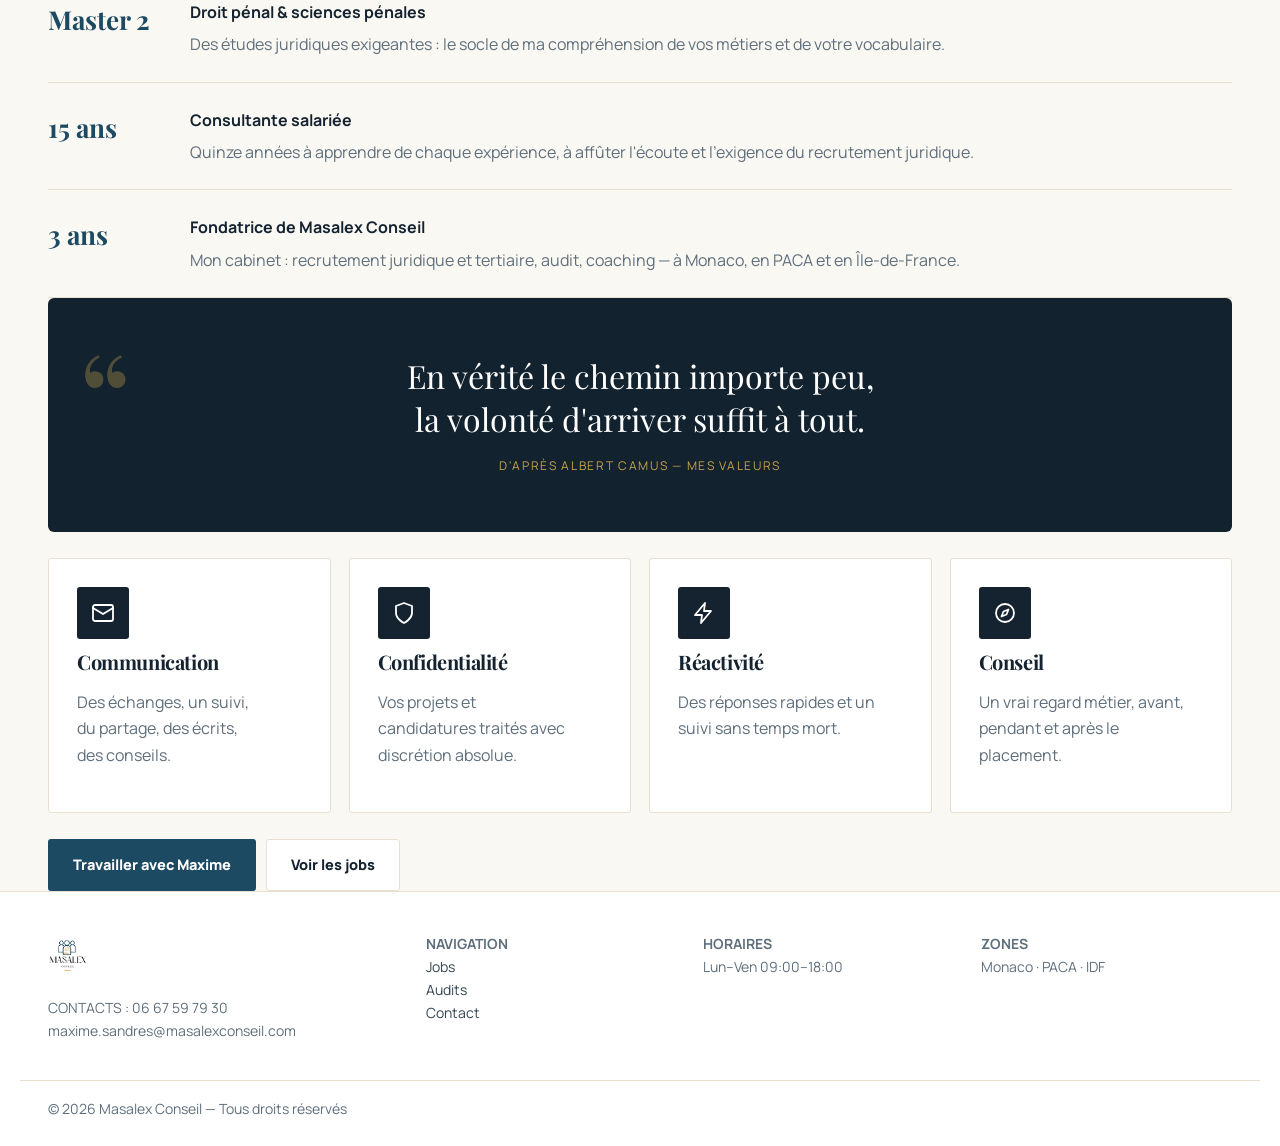
==== commit 9f793cce: "contenu: page Conseils (4 articles), 404, sitemap, images optimisees, nav complete" ====
--- a/apropos.html
+++ b/apropos.html
@@ -1,7 +1,7 @@
 <!doctype html><html lang="fr"><head><meta charset="utf-8"/><meta name="viewport" content="width=device-width, initial-scale=1"/>
 <title>À mon sujet — Maxime Sandres | Masalex Conseil</title>
 <meta name="description" content="Maxime Sandres, fondatrice de Masalex Conseil : 19 ans de recrutement juridique, Master 2 en droit pénal, basée à Nice, active à Monaco et en Île-de-France."/>
-<link href="https://fonts.googleapis.com/css2?family=Playfair+Display:ital,wght@0,600;0,700;0,800;1,600;1,700&family=Manrope:wght@500;700;800&display=swap" rel="stylesheet"><link rel="stylesheet" href="styles.css"/>
+<link href="https://fonts.googleapis.com/css2?family=Playfair+Display:ital,wght@0,600;0,700;0,800;1,600;1,700&family=Manrope:wght@500;700;800&display=swap" rel="stylesheet"><link rel="stylesheet" href="styles.css"/><link rel="icon" type="image/png" href="images/logo.png"/><meta name="theme-color" content="#12222f"/>
 <style>
 .timeline{display:grid;gap:0;margin-top:26px}
 .step{display:grid;grid-template-columns:120px 1fr;gap:22px;padding:24px 0;border-top:1px solid var(--line)}
@@ -22,13 +22,13 @@
 <div class="util"><div class="container"><span>maxime.sandres@masalexconseil.com</span><span><a href="index.html">Accueil</a><a href="contact.html">Nous contacter</a></span></div></div>
 <header id="hd"><div class="container nav">
 <a class="logo" href="index.html"><img src="images/logo.png" alt="Masalex Conseil" /></a>
-<nav class="links"><a href="index.html">Accueil</a><a href="secteurs.html">Expertises</a><a href="offres.html">Jobs</a><a href="services.html">Audits & Coaching</a><a class="act" href="apropos.html">À mon sujet</a><a href="contact.html">Contact</a></nav>
-<div style="display:flex;gap:10px;align-items:center"><a class="btn btn-p" href="contact.html">Échanger</a><button class="burger" id="bg">☰</button></div>
-</div><div class="mob" id="mob"><a href="index.html">Accueil</a><a href="secteurs.html">Expertises</a><a href="offres.html">Jobs</a><a href="services.html">Audits & Coaching</a><a href="apropos.html">À mon sujet</a><a href="contact.html">Contact</a></div></header>
+<nav class="links"><a href="index.html">Accueil</a><a href="secteurs.html">Expertises</a><a href="offres.html">Jobs</a><a href="services.html">Audits & Coaching</a><a class="act" href="apropos.html">À mon sujet</a><a href="conseils.html">Conseils</a><a href="contact.html">Contact</a></nav>
+<div style="display:flex;gap:10px;align-items:center"><a class="btn btn-p" href="contact.html">Échanger</a><button class="burger" id="bg" aria-label="Menu">☰</button></div>
+</div><div class="mob" id="mob"><a href="index.html">Accueil</a><a href="secteurs.html">Expertises</a><a href="offres.html">Jobs</a><a href="services.html">Audits & Coaching</a><a href="apropos.html">À mon sujet</a><a href="conseils.html">Conseils</a><a href="contact.html">Contact</a></div></header>
 
 <div class="banner"><div class="container"><div class="kicker" style="color:var(--mint)">À mon sujet</div><h1>Maxime Sandres,<br/>recruteuse & fondatrice.</h1><p>Directrice du cabinet Masalex Conseil — recrutement juridique et tertiaire.</p></div></div>
 
-<section><div class="container" style="display:grid;grid-template-columns:.9fr 1.1fr;gap:44px;align-items:start">
+<section><div class="container about-grid">
 <div class="reveal on"><div class="portrait"><img src="images/maxime.jpg" alt="Maxime Sandres"/></div>
 <div class="card" style="margin-top:18px"><h3>Me joindre</h3><p>maxime.sandres@masalexconseil.com<br/>06 67 59 79 30<br/>Monaco · PACA · Île-de-France</p><a href="contact.html">Écrire à Maxime →</a></div></div>
 <div class="reveal on">
--- a/styles.css
+++ b/styles.css
@@ -141,6 +141,8 @@
 #top.show{opacity:1;pointer-events:auto}
 #top:hover{background:var(--em);border-color:var(--em)}
 @media (prefers-reduced-motion:reduce){*{animation:none!important;transition:none!important;scroll-behavior:auto!important}}
+/* fix curseur : aucun déplacement au survol — ombres/couleurs seules, l'élément ne glisse plus sous la souris */
+.btn-p:hover,.btn-d:hover,.btn-g:hover,.card:hover,.role:hover,.pill:hover,.tbtn:hover,.feat:hover,.t-card:hover,.stat:hover,.c-cell .btn:hover{transform:none!important}
 /* ---- v7 premium motion & editorial ---- */
 #progress{position:fixed;top:0;left:0;height:3px;width:0;background:linear-gradient(90deg,var(--em),var(--mint));z-index:80}
 .hero-bg{animation:kenburns 24s ease-in-out infinite alternate}
@@ -162,6 +164,8 @@
 .secnum::after{content:"";flex:1;height:1px;background:var(--line)}
 .ic{display:flex;align-items:center;justify-content:center;width:52px;height:52px;background:var(--ink);color:#fff;border-radius:var(--r)}
 .ic svg{width:24px;height:24px;display:block}
+.about-grid{display:grid;grid-template-columns:.9fr 1.1fr;gap:44px;align-items:start}
+@media(max-width:980px){.about-grid{grid-template-columns:1fr}}
 h1,h2{text-wrap:balance}
 p,.role p,.card p{text-wrap:pretty}
 .btn:active{transform:translateY(1px) scale(.99)}
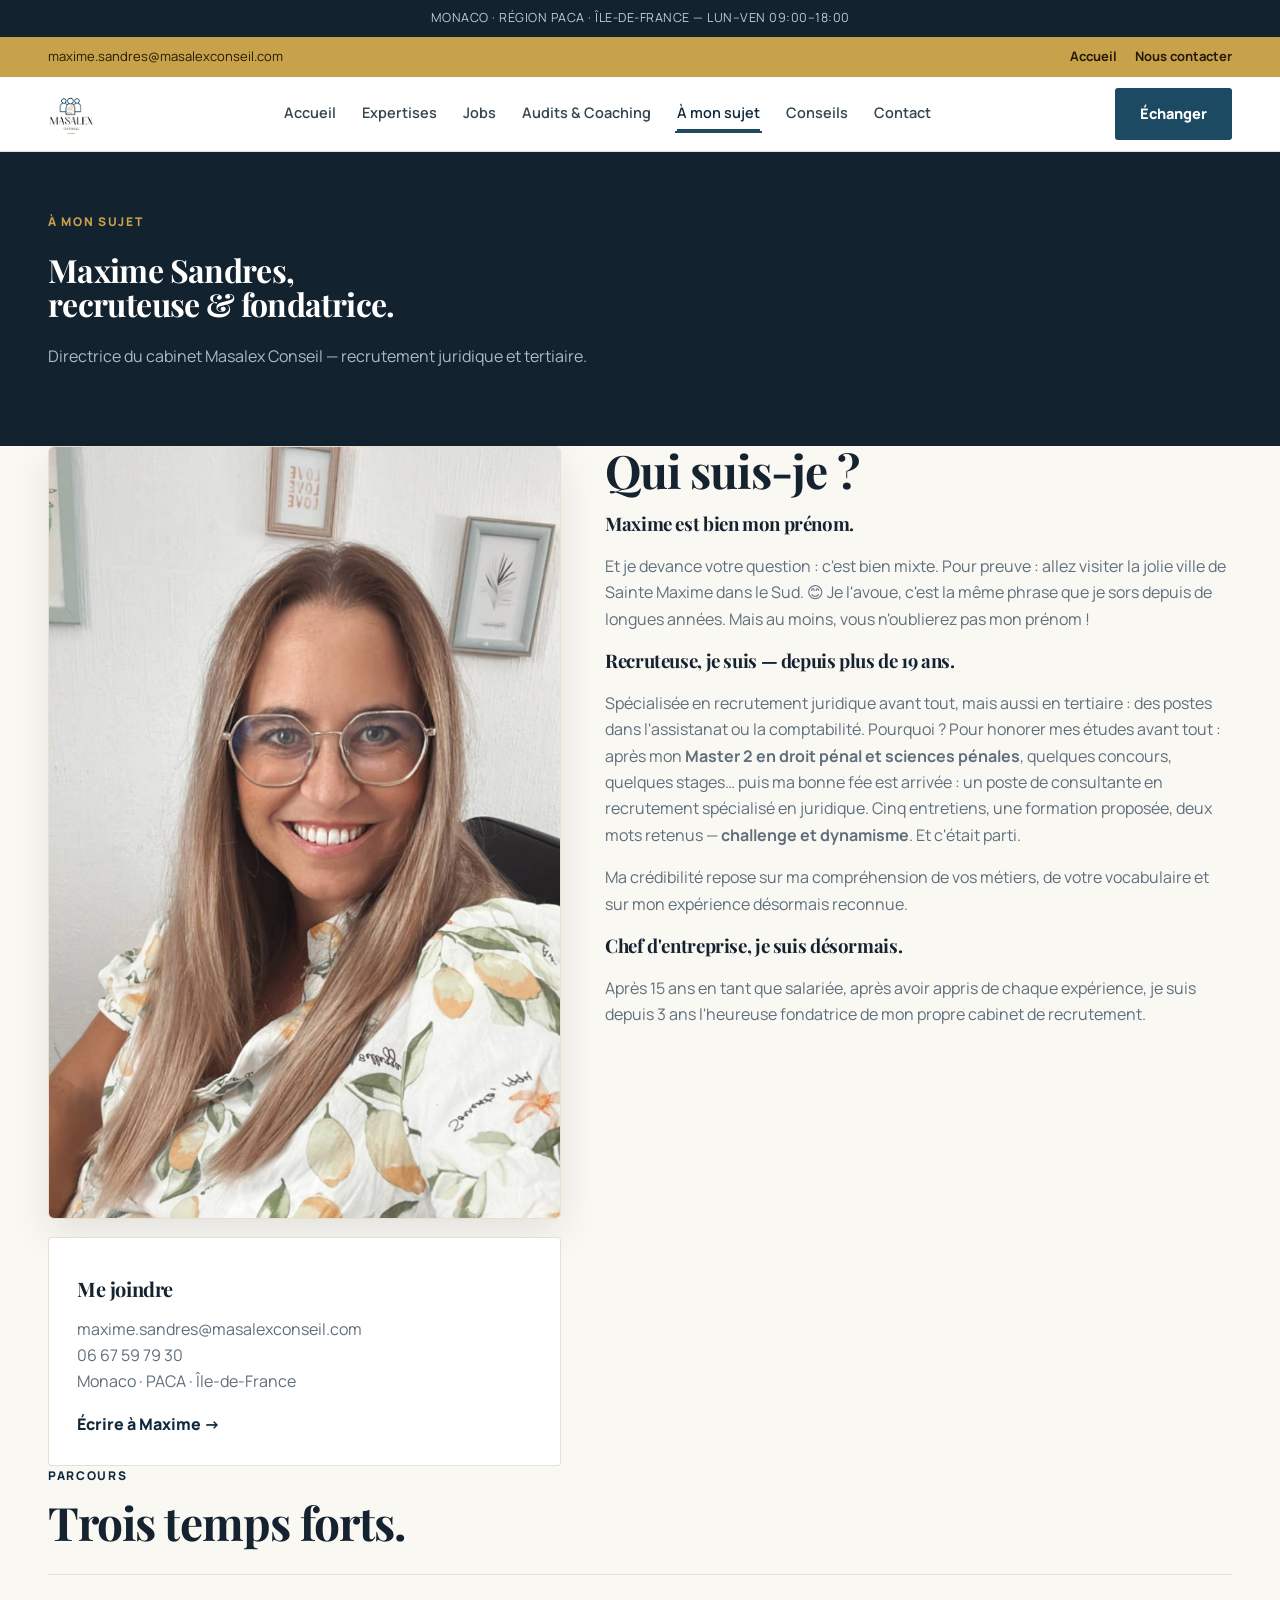
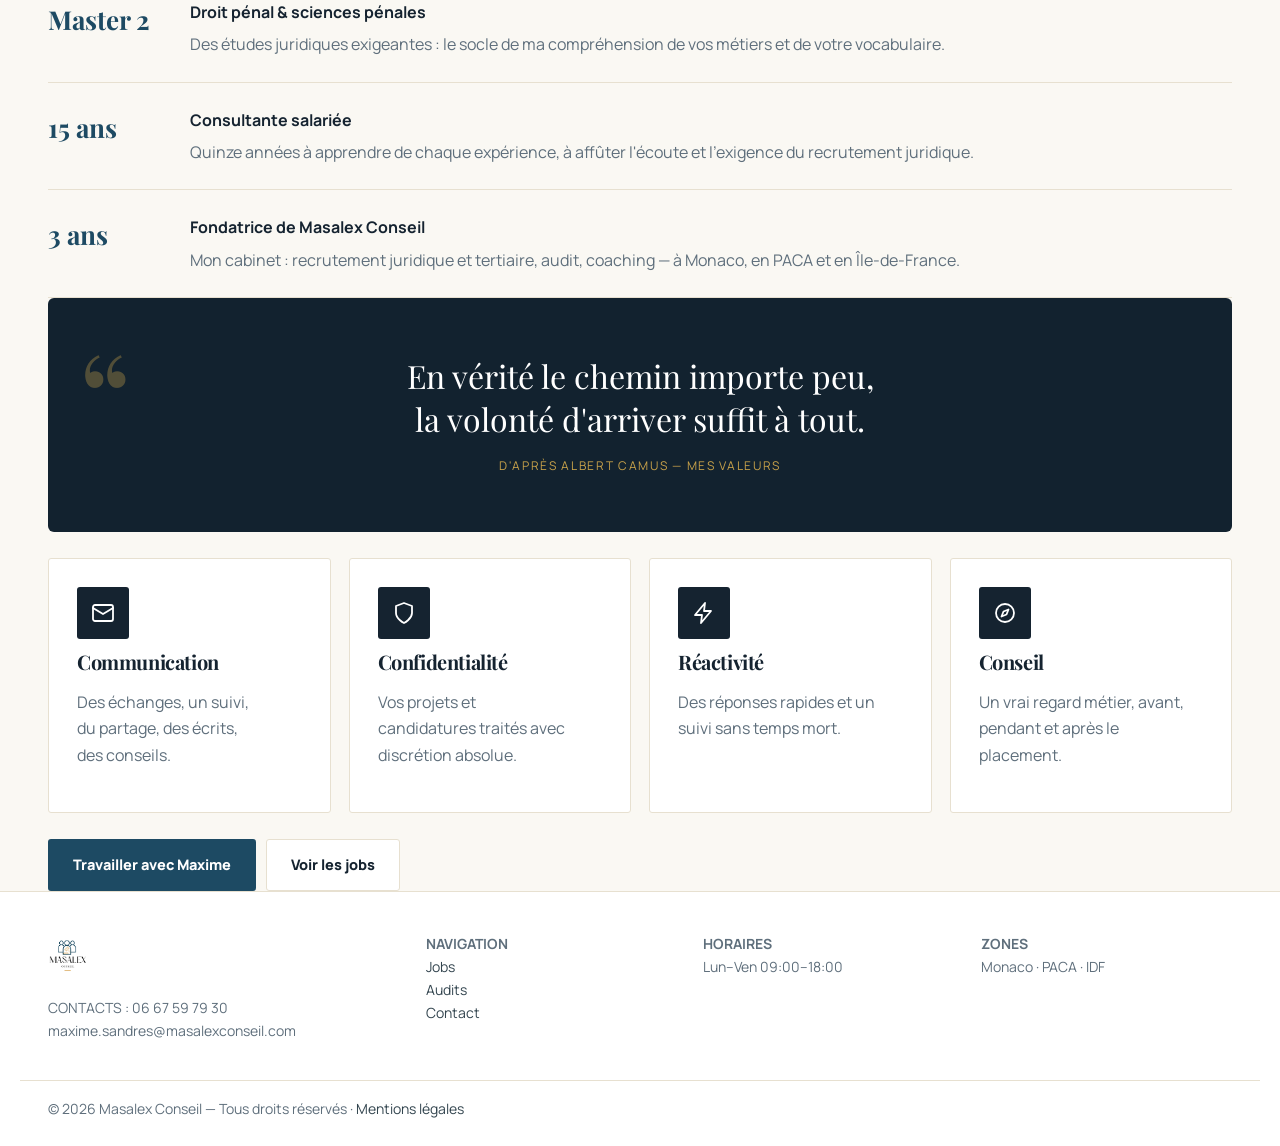
==== commit 4a98f7e8: "fonctionnel: modale detail offre, candidature pre-remplie, mentions legales" ====
--- a/apropos.html
+++ b/apropos.html
@@ -68,7 +68,7 @@
 <div><b>NAVIGATION</b><br/><a href="offres.html">Jobs</a><br/><a href="services.html">Audits</a><br/><a href="contact.html">Contact</a></div>
 <div><b>HORAIRES</b><br/>Lun–Ven 09:00–18:00</div>
 <div><b>ZONES</b><br/>Monaco · PACA · IDF</div>
-</div><div class="container" style="margin-top:24px;border-top:1px solid var(--line);padding-top:16px">© 2026 Masalex Conseil — Tous droits réservés</div></footer>
+</div><div class="container" style="margin-top:24px;border-top:1px solid var(--line);padding-top:16px">© 2026 Masalex Conseil — Tous droits réservés · <a href="mentions-legales.html">Mentions légales</a></div></footer>
 <button id="top" aria-label="Haut de page">↑</button>
 <script src="site.js"></script>
 </body></html>
--- a/styles.css
+++ b/styles.css
@@ -140,6 +140,13 @@
 #top{position:fixed;right:22px;bottom:22px;width:52px;height:52px;border-radius:var(--r);background:var(--navy);color:#fff;border:1px solid var(--navy);font-size:20px;cursor:pointer;opacity:0;pointer-events:none;transition:.25s;z-index:60}
 #top.show{opacity:1;pointer-events:auto}
 #top:hover{background:var(--em);border-color:var(--em)}
+.btn-mini{padding:10px 16px;font-size:13px}
+#jobm{position:fixed;inset:0;z-index:100;display:none}
+#jobm.open{display:block;animation:fadeSlide .25s ease both}
+.jobm-veil{position:absolute;inset:0;background:rgba(10,18,26,.62)}
+.jobm-card{position:absolute;left:50%;top:50%;transform:translate(-50%,-50%);width:min(620px,92vw);max-height:86vh;overflow:auto;background:#fff;border:2px solid var(--ink);border-radius:6px;padding:38px;box-shadow:10px 10px 0 var(--ink)}
+.jobm-x{position:absolute;top:12px;right:12px;width:42px;height:42px;border:2px solid var(--ink);background:#fff;font-size:17px;cursor:pointer;border-radius:var(--r)}
+.jobm-x:hover{background:var(--ink);color:#fff}
 @media (prefers-reduced-motion:reduce){*{animation:none!important;transition:none!important;scroll-behavior:auto!important}}
 /* fix curseur : aucun déplacement au survol — ombres/couleurs seules, l'élément ne glisse plus sous la souris */
 .btn-p:hover,.btn-d:hover,.btn-g:hover,.card:hover,.role:hover,.pill:hover,.tbtn:hover,.feat:hover,.t-card:hover,.stat:hover,.c-cell .btn:hover{transform:none!important}
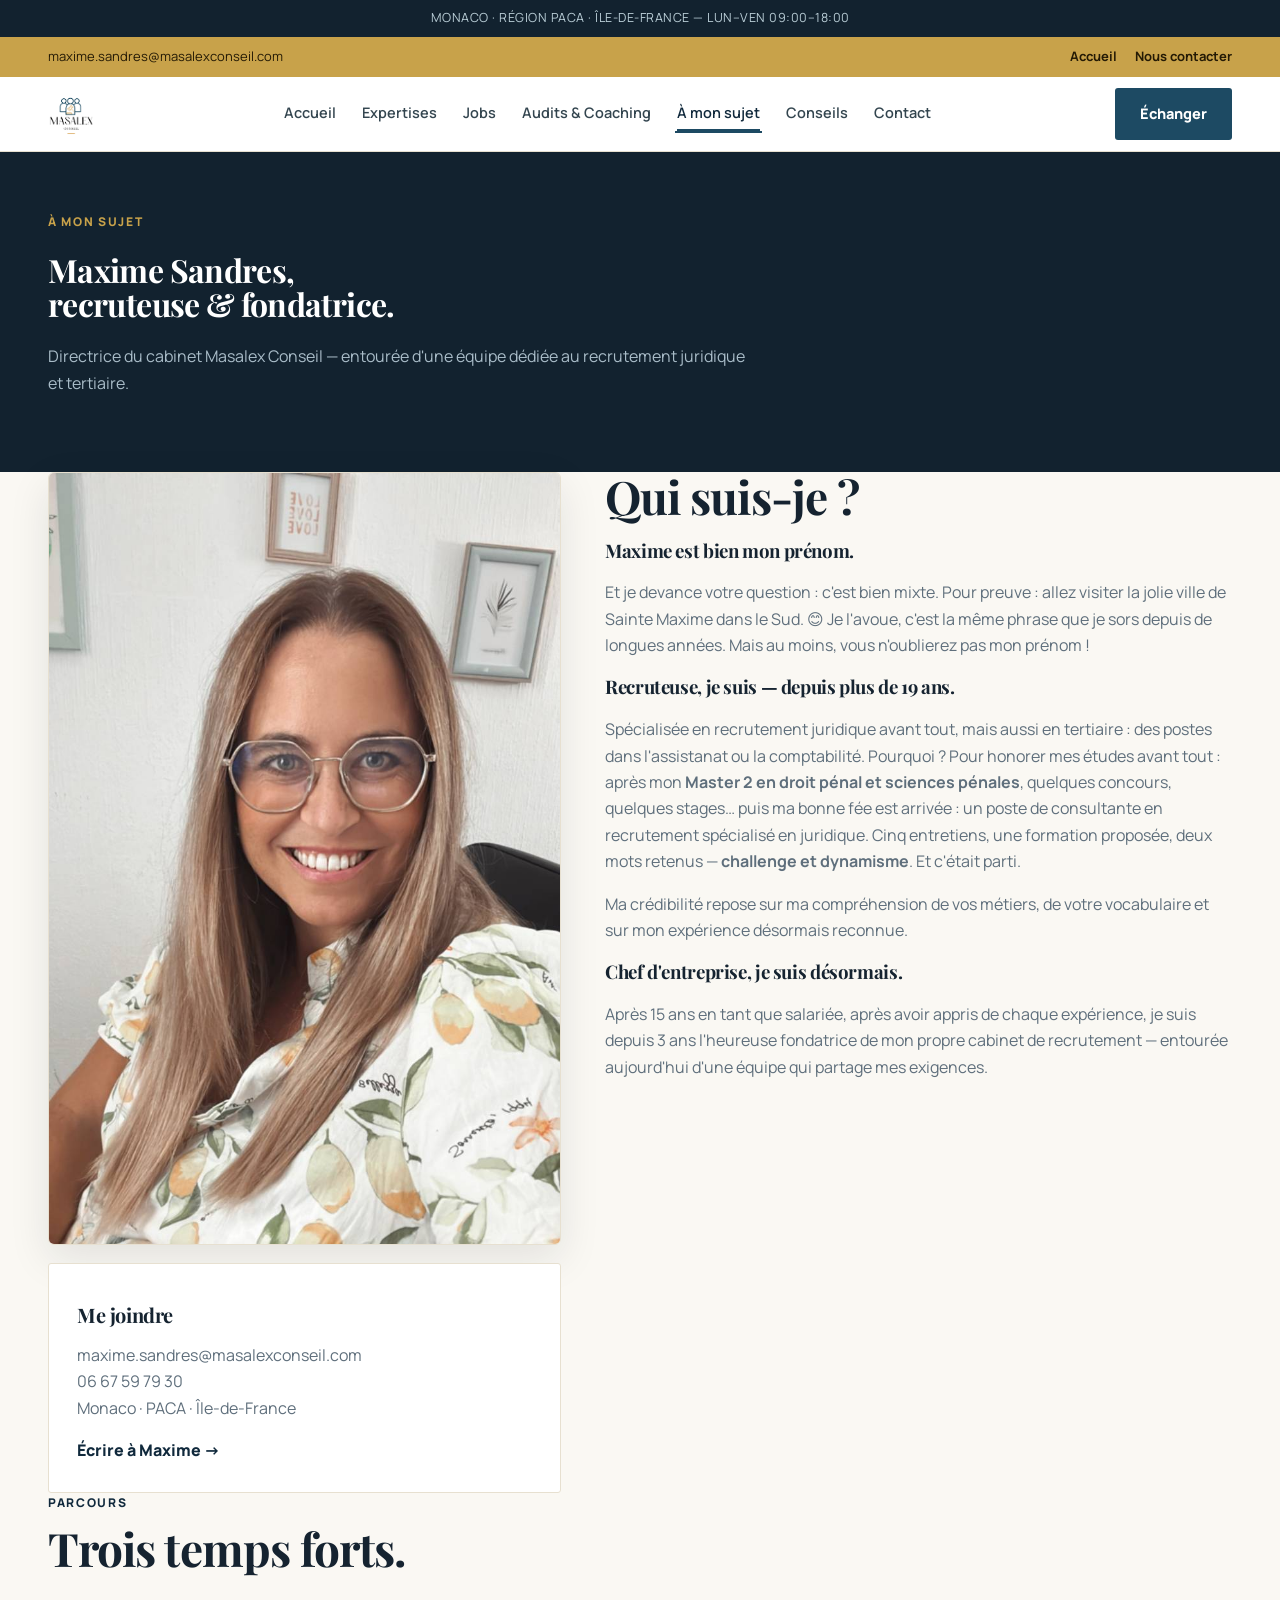
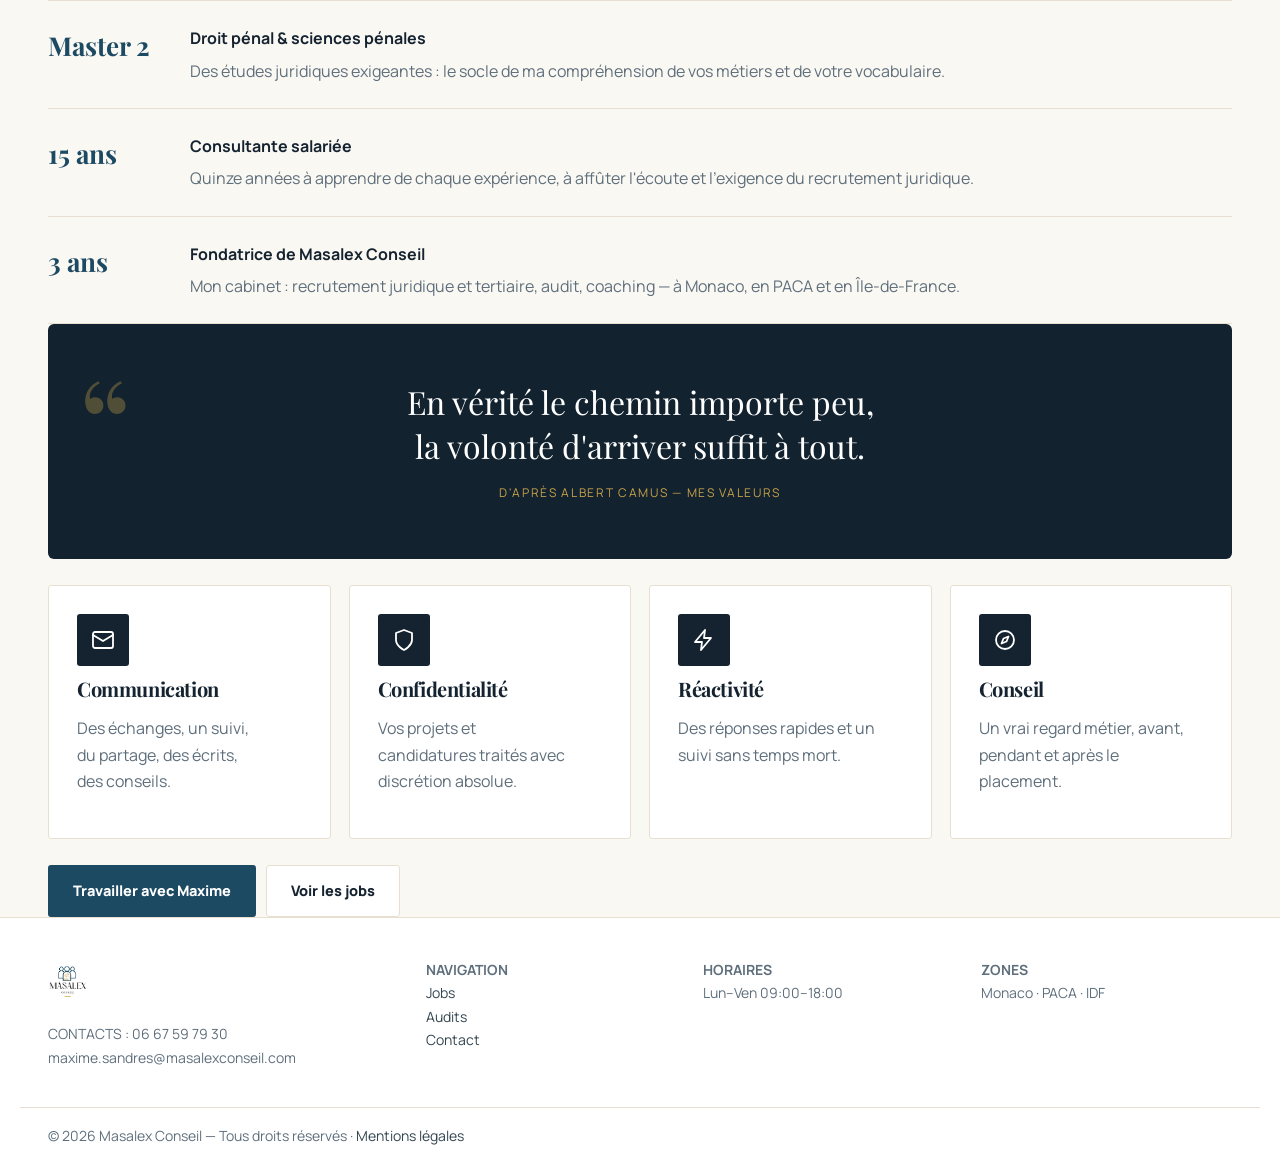
==== commit 9acbd6c1: "voix collective (equipe plurielle) + bandeau defilant references vanilla" ====
--- a/apropos.html
+++ b/apropos.html
@@ -26,7 +26,7 @@
 <div style="display:flex;gap:10px;align-items:center"><a class="btn btn-p" href="contact.html">Échanger</a><button class="burger" id="bg" aria-label="Menu">☰</button></div>
 </div><div class="mob" id="mob"><a href="index.html">Accueil</a><a href="secteurs.html">Expertises</a><a href="offres.html">Jobs</a><a href="services.html">Audits & Coaching</a><a href="apropos.html">À mon sujet</a><a href="conseils.html">Conseils</a><a href="contact.html">Contact</a></div></header>
 
-<div class="banner"><div class="container"><div class="kicker" style="color:var(--mint)">À mon sujet</div><h1>Maxime Sandres,<br/>recruteuse & fondatrice.</h1><p>Directrice du cabinet Masalex Conseil — recrutement juridique et tertiaire.</p></div></div>
+<div class="banner"><div class="container"><div class="kicker" style="color:var(--mint)">À mon sujet</div><h1>Maxime Sandres,<br/>recruteuse & fondatrice.</h1><p>Directrice du cabinet Masalex Conseil — entourée d'une équipe dédiée au recrutement juridique et tertiaire.</p></div></div>
 
 <section><div class="container about-grid">
 <div class="reveal on"><div class="portrait"><img src="images/maxime.jpg" alt="Maxime Sandres"/></div>
@@ -39,7 +39,7 @@
 <p style="color:var(--mut)">Spécialisée en recrutement juridique avant tout, mais aussi en tertiaire : des postes dans l'assistanat ou la comptabilité. Pourquoi ? Pour honorer mes études avant tout : après mon <b>Master 2 en droit pénal et sciences pénales</b>, quelques concours, quelques stages… puis ma bonne fée est arrivée : un poste de consultante en recrutement spécialisé en juridique. Cinq entretiens, une formation proposée, deux mots retenus — <b>challenge et dynamisme</b>. Et c'était parti.</p>
 <p style="color:var(--mut)">Ma crédibilité repose sur ma compréhension de vos métiers, de votre vocabulaire et sur mon expérience désormais reconnue.</p>
 <h3>Chef d'entreprise, je suis désormais.</h3>
-<p style="color:var(--mut)">Après 15 ans en tant que salariée, après avoir appris de chaque expérience, je suis depuis 3 ans l'heureuse fondatrice de mon propre cabinet de recrutement.</p>
+<p style="color:var(--mut)">Après 15 ans en tant que salariée, après avoir appris de chaque expérience, je suis depuis 3 ans l'heureuse fondatrice de mon propre cabinet de recrutement — entourée aujourd'hui d'une équipe qui partage mes exigences.</p>
 </div>
 </div></section>
 
--- a/styles.css
+++ b/styles.css
@@ -169,6 +169,13 @@
 .form-ok b{font-family:var(--f);font-size:22px}
 .secnum{display:flex;align-items:center;gap:14px}
 .secnum::after{content:"";flex:1;height:1px;background:var(--line)}
+.logoband{background:#fff;border-top:1px solid var(--line);padding:64px 0;overflow:hidden}
+.logoview{overflow:hidden;position:relative;margin-top:26px;-webkit-mask-image:linear-gradient(90deg,transparent,#000 8%,#000 92%,transparent);mask-image:linear-gradient(90deg,transparent,#000 8%,#000 92%,transparent)}
+.logotrack{display:flex;width:max-content;animation:logoslide 34s linear infinite}
+.logohalf{display:flex;gap:16px;padding-right:16px}
+.logohalf span{border:1px solid var(--line);background:var(--bg);padding:16px 30px;font-family:var(--f);font-size:20px;white-space:nowrap}
+.logoview:hover .logotrack{animation-play-state:paused}
+@keyframes logoslide{to{transform:translateX(-50%)}}
 .ic{display:flex;align-items:center;justify-content:center;width:52px;height:52px;background:var(--ink);color:#fff;border-radius:var(--r)}
 .ic svg{width:24px;height:24px;display:block}
 .about-grid{display:grid;grid-template-columns:.9fr 1.1fr;gap:44px;align-items:start}
